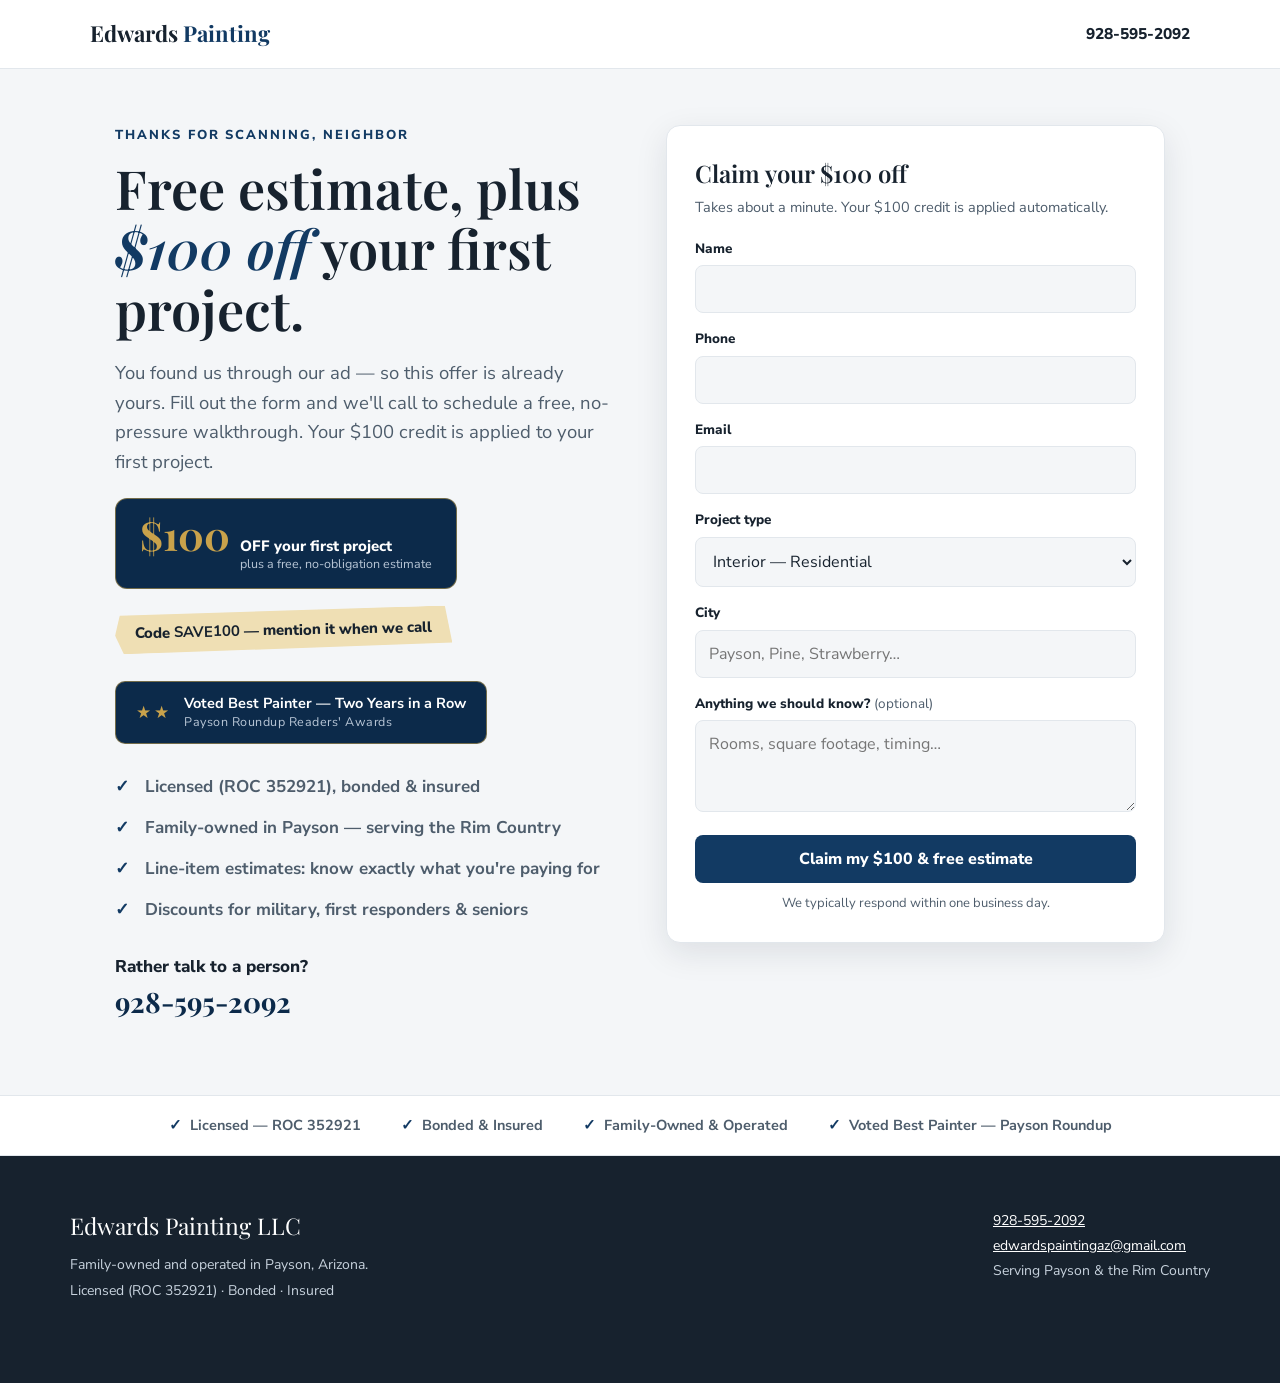
==== 100offad/index.html @ 70f5f28b "Rename 100offad.html to 100offad/index.html" ====
<!DOCTYPE html>
<html lang="en">
<head>
<meta charset="UTF-8">
<meta name="viewport" content="width=device-width, initial-scale=1.0">
<title>Free Estimate + $100 Off — Edwards Painting, Payson AZ</title>
<meta name="description" content="You scanned our ad — claim your free estimate plus $100 off your first project with Edwards Painting in Payson, AZ. Voted Best Painter two years running.">
<meta name="robots" content="noindex"><!-- landing page for ad traffic; remove if you want it indexed -->
<link rel="preconnect" href="https://fonts.googleapis.com">
<link rel="preconnect" href="https://fonts.gstatic.com" crossorigin>
<link href="https://fonts.googleapis.com/css2?family=Playfair+Display:ital,wght@0,500;0,600;0,700;1,500;1,600&family=Nunito+Sans:wght@400;700;800&display=swap" rel="stylesheet">
<!-- shared files live one level up because this page sits in /100offad/ -->
<link rel="stylesheet" href="../styles.css">
<style>
  .landing-hero { background: var(--gray); padding: 56px 20px 70px; }
  .landing-grid {
    max-width: 1050px; margin: 0 auto;
    display: grid; grid-template-columns: 1fr 1fr; gap: 52px; align-items: start;
  }
  @media (max-width: 880px) { .landing-grid { grid-template-columns: 1fr; } }

  /* $100-off badge — the offer is the star of this page */
  .offer-badge {
    display: inline-flex;
    align-items: baseline;
    gap: 10px;
    background: var(--navy-deep);
    color: #fff;
    border: 1px solid rgba(201,162,75,0.55);
    border-radius: 12px;
    padding: 16px 24px;
    margin: 20px 0 6px;
  }
  .offer-badge .amt {
    font-family: var(--display);
    font-weight: 700;
    font-size: 40px;
    color: var(--gold);
    line-height: 1;
  }
  .offer-badge .amt-label { font-weight: 800; font-size: 15px; line-height: 1.3; }
  .offer-badge .amt-label small { display:block; font-weight:400; color:#B8C6D6; font-size:12.5px; }

  .promo-tape {
    display: inline-block;
    background: #EFDFB4;
    color: var(--ink);
    font-weight: 800;
    font-size: 15px;
    padding: 9px 20px;
    transform: rotate(-1.2deg);
    clip-path: polygon(1.5% 8%, 98% 0%, 100% 88%, 2.5% 100%, 0% 55%);
    margin: 14px 0 6px;
  }
  .mini-points { list-style: none; margin-top: 22px; }
  .mini-points li { padding: 7px 0 7px 30px; position: relative; font-weight: 700; color: var(--ink-soft); }
  .mini-points li::before {
    content: "✓"; position: absolute; left: 0; top: 7px;
    color: var(--navy); font-weight: 800;
  }
</style>
</head>
<body>

<!-- Slim header: no full nav, so scanners stay focused on the offer -->
<header class="site-header">
  <div class="header-inner">
    <a class="logo" href="../index.html">Edwards <span>Painting</span></a>
    <a class="header-phone" href="tel:9285952092" style="margin-left:auto; display:block;">928-595-2092</a>
  </div>
</header>

<main>

<section class="landing-hero">
  <div class="landing-grid">
    <div>
      <p class="eyebrow">Thanks for scanning, neighbor</p>
      <h1>Free estimate, plus <em>$100 off</em> your first project.</h1>
      <p class="lead">You found us through our ad — so this offer is already yours. Fill out the form and we'll call to schedule a free, no-pressure walkthrough. Your $100 credit is applied to your first project.</p>

      <div class="offer-badge">
        <span class="amt">$100</span>
        <span class="amt-label">OFF your first project<small>plus a free, no-obligation estimate</small></span>
      </div>
      <br>
      <span class="promo-tape">Code <strong>SAVE100</strong> — mention it when we call</span>

      <div style="margin-top:24px;">
        <div class="award-plate">
          <span class="stars" aria-hidden="true">★★</span>
          <span class="award-text">Voted Best Painter — Two Years in a Row<small>Payson Roundup Readers' Awards</small></span>
        </div>
      </div>

      <ul class="mini-points">
        <li>Licensed (ROC 352921), bonded &amp; insured</li>
        <li>Family-owned in Payson — serving the Rim Country</li>
        <li>Line-item estimates: know exactly what you're paying for</li>
        <li>Discounts for military, first responders &amp; seniors</li>
      </ul>

      <p style="margin-top:22px; font-weight:800;">Rather talk to a person?</p>
      <p><a href="tel:9285952092" style="font-family:var(--display); font-size:28px; font-weight:700; text-decoration:none; color:var(--navy-deep);">928-595-2092</a></p>
    </div>

    <form class="form-card lead-form" novalidate>
      <h3>Claim your $100 off</h3>
      <p class="form-sub">Takes about a minute. Your $100 credit is applied automatically.</p>
      <input type="hidden" name="source" value="qr-100off">
      <input type="hidden" name="promo" value="SAVE100">
      <p class="hp-field" aria-hidden="true"><label>Leave this field empty<input type="text" name="company_website" tabindex="-1" autocomplete="off"></label></p>
      <div class="field">
        <label for="lf-name">Name</label>
        <input id="lf-name" name="name" type="text" autocomplete="name" required>
      </div>
      <div class="field">
        <label for="lf-phone">Phone</label>
        <input id="lf-phone" name="phone" type="tel" autocomplete="tel" required>
      </div>
      <div class="field">
        <label for="lf-email">Email</label>
        <input id="lf-email" name="email" type="email" autocomplete="email">
      </div>
      <div class="field">
        <label for="lf-project">Project type</label>
        <select id="lf-project" name="project">
          <option>Interior — Residential</option>
          <option>Exterior — Residential</option>
          <option>Interior — Light Commercial</option>
          <option>Exterior — Light Commercial</option>
          <option>Repaint</option>
          <option>New Construction</option>
          <option>Epoxy Flooring</option>
          <option>Something else</option>
        </select>
      </div>
      <div class="field">
        <label for="lf-city">City</label>
        <input id="lf-city" name="city" type="text" list="area-cities" placeholder="Payson, Pine, Strawberry…">
        <datalist id="area-cities">
          <option value="Payson"><option value="Pine"><option value="Strawberry"><option value="Happy Jack">
        </datalist>
      </div>
      <div class="field">
        <label for="lf-message">Anything we should know? <span style="font-weight:400; color:var(--ink-soft);">(optional)</span></label>
        <textarea id="lf-message" name="message" rows="3" placeholder="Rooms, square footage, timing…"></textarea>
      </div>
      <button class="btn btn-primary" type="submit">Claim my $100 &amp; free estimate</button>
      <p class="form-success" role="status">Thanks — your request is on its way. We'll be in touch shortly.</p>
      <p class="form-note">We typically respond within one business day.</p>
    </form>
  </div>
</section>

<div class="trust">
  <div class="trust-inner">
    <span>Licensed — ROC 352921</span>
    <span>Bonded &amp; Insured</span>
    <span>Family-Owned &amp; Operated</span>
    <span>Voted Best Painter — Payson Roundup</span>
  </div>
</div>

</main>

<footer>
  <div class="footer-inner">
    <div>
      <p class="brand">Edwards Painting LLC</p>
      <p class="fine">Family-owned and operated in Payson, Arizona.<br>Licensed (ROC 352921) · Bonded · Insured</p>
    </div>
    <div class="fine">
      <a href="tel:9285952092">928-595-2092</a><br>
      <a href="mailto:edwardspaintingaz@gmail.com">edwardspaintingaz@gmail.com</a><br>
      Serving Payson &amp; the Rim Country
    </div>
  </div>
</footer>

<!-- shared script lives one level up -->
<script src="../site.js"></script>
</body>
</html>
---- styles.css ----
/* ============================================================
   EDWARDS PAINTING — SITE STYLES
   Palette: soft neutrals + bold navy. Gold reserved for the award.
   ============================================================ */
:root {
  --white: #FFFFFF;
  --gray: #F4F6F8;
  --line: #E2E7EC;
  --ink: #17222E;
  --ink-soft: #4E5D6C;
  --navy: #123A63;
  --navy-deep: #0C2A4A;
  --navy-tint: #E8EEF5;
  --gold: #C9A24B;

  --display: 'Playfair Display', Georgia, serif;
  --body: 'Nunito Sans', -apple-system, sans-serif;
}

* { margin: 0; padding: 0; box-sizing: border-box; }
html { scroll-behavior: smooth; }
@media (prefers-reduced-motion: reduce) { html { scroll-behavior: auto; } }

body {
  font-family: var(--body);
  background: var(--white);
  color: var(--ink);
  font-size: 17px;
  line-height: 1.6;
}

img { max-width: 100%; display: block; }
a { color: var(--navy); }

/* ============================================================
   HEADER + NAV
   ============================================================ */
.site-header {
  position: sticky;
  top: 0;
  z-index: 50;
  background: var(--white);
  border-bottom: 1px solid var(--line);
}
.header-inner {
  max-width: 1140px;
  margin: 0 auto;
  padding: 0 20px;
  height: 68px;
  display: flex;
  align-items: center;
  gap: 28px;
}
.logo {
  font-family: var(--display);
  font-weight: 700;
  font-size: 22px;
  color: var(--ink);
  text-decoration: none;
  white-space: nowrap;
}
.logo span { color: var(--navy); }

.main-nav { display: flex; align-items: center; gap: 4px; margin-left: auto; }
.main-nav > a, .nav-drop > button {
  font-family: var(--body);
  font-weight: 700;
  font-size: 15.5px;
  color: var(--ink);
  text-decoration: none;
  padding: 10px 14px;
  border-radius: 8px;
  background: none;
  border: none;
  cursor: pointer;
  display: inline-flex;
  align-items: center;
  gap: 6px;
}
.main-nav > a:hover, .nav-drop > button:hover { background: var(--gray); }
.main-nav > a[aria-current="page"] { color: var(--navy); }

.nav-drop { position: relative; }
.nav-drop .caret {
  width: 9px; height: 9px;
  border-right: 2px solid currentColor;
  border-bottom: 2px solid currentColor;
  transform: rotate(45deg) translateY(-2px);
  transition: transform 0.15s ease;
}
.nav-drop.open .caret { transform: rotate(225deg) translateY(-1px); }
.drop-menu {
  position: absolute;
  top: calc(100% + 6px);
  left: 8px;
  min-width: 230px;
  background: var(--white);
  border: 1px solid var(--line);
  border-radius: 12px;
  box-shadow: 0 12px 32px rgba(23, 34, 46, 0.12);
  padding: 8px;
  display: none;
}
.nav-drop.open .drop-menu { display: block; }
.drop-menu a {
  display: block;
  padding: 11px 14px;
  border-radius: 8px;
  text-decoration: none;
  color: var(--ink);
  font-weight: 700;
  font-size: 15.5px;
}
.drop-menu a small {
  display: block;
  font-weight: 400;
  color: var(--ink-soft);
  font-size: 13.5px;
}
.drop-menu a:hover { background: var(--navy-tint); color: var(--navy); }

.header-phone {
  font-weight: 800;
  font-size: 15.5px;
  color: var(--ink);
  text-decoration: none;
  white-space: nowrap;
}
.header-phone:hover { color: var(--navy); }

.btn {
  display: inline-block;
  padding: 13px 24px;
  border-radius: 8px;
  font-family: var(--body);
  font-weight: 800;
  font-size: 16px;
  text-decoration: none;
  border: none;
  cursor: pointer;
  transition: background 0.15s ease, transform 0.15s ease;
  text-align: center;
}
.btn:focus-visible, a:focus-visible, button:focus-visible {
  outline: 3px solid #5B8BC4;
  outline-offset: 2px;
}
.btn-primary { background: var(--navy); color: #fff; }
.btn-primary:hover { background: var(--navy-deep); transform: translateY(-1px); }
.btn-ghost { background: transparent; color: var(--ink); border: 2px solid var(--line); }
.btn-ghost:hover { border-color: var(--navy); color: var(--navy); }
.btn-sm { padding: 10px 18px; font-size: 15px; }

/* mobile nav */
.nav-toggle {
  display: none;
  margin-left: auto;
  background: none;
  border: none;
  cursor: pointer;
  padding: 10px;
}
.nav-toggle .bars, .nav-toggle .bars::before, .nav-toggle .bars::after {
  content: "";
  display: block;
  width: 24px; height: 3px;
  background: var(--ink);
  border-radius: 2px;
  position: relative;
  transition: transform 0.2s ease;
}
.nav-toggle .bars::before { position: absolute; top: -8px; }
.nav-toggle .bars::after  { position: absolute; top: 8px; }

@media (max-width: 880px) {
  .nav-toggle { display: block; }
  .header-cta, .header-phone { display: none; }
  .main-nav {
    display: none;
    position: absolute;
    top: 68px; left: 0; right: 0;
    background: var(--white);
    border-bottom: 1px solid var(--line);
    flex-direction: column;
    align-items: stretch;
    padding: 12px 16px 18px;
    gap: 2px;
    box-shadow: 0 16px 32px rgba(23,34,46,0.12);
  }
  .main-nav.open { display: flex; }
  .main-nav > a, .nav-drop > button { width: 100%; text-align: left; font-size: 17px; padding: 13px 14px; }
  .nav-drop > button { display: flex; justify-content: space-between; }
  .drop-menu {
    position: static;
    box-shadow: none;
    border: none;
    border-left: 3px solid var(--navy-tint);
    border-radius: 0;
    margin: 0 0 6px 14px;
    min-width: 0;
  }
  .main-nav .btn { margin-top: 10px; }
}

/* ============================================================
   SHARED SECTIONS
   ============================================================ */
main { display: block; }
section { padding: 76px 20px; }
.wrap { max-width: 1140px; margin: 0 auto; }
.gray { background: var(--gray); }

.eyebrow {
  font-size: 13px;
  font-weight: 800;
  letter-spacing: 0.15em;
  text-transform: uppercase;
  color: var(--navy);
  margin-bottom: 12px;
}
h1 {
  font-family: var(--display);
  font-weight: 600;
  font-size: clamp(34px, 4.6vw, 54px);
  line-height: 1.12;
  margin-bottom: 20px;
}
h1 em, h2 em { font-style: italic; color: var(--navy); }
h2 {
  font-family: var(--display);
  font-weight: 600;
  font-size: clamp(27px, 3.4vw, 38px);
  line-height: 1.18;
  margin-bottom: 14px;
}
.lead { font-size: 18.5px; color: var(--ink-soft); max-width: 640px; }

/* award plate — gold lives here only */
.award-plate {
  display: inline-flex;
  align-items: center;
  gap: 12px;
  background: var(--navy-deep);
  color: #fff;
  border-radius: 10px;
  padding: 12px 20px;
  border: 1px solid rgba(201, 162, 75, 0.55);
}
.award-plate .stars { color: var(--gold); font-size: 17px; letter-spacing: 3px; }
.award-plate .award-text { font-size: 14.5px; font-weight: 700; line-height: 1.35; }
.award-plate .award-text small {
  display: block;
  font-weight: 400;
  color: #B8C6D6;
  font-size: 12.5px;
  letter-spacing: 0.04em;
}

/* trust bar */
.trust {
  border-top: 1px solid var(--line);
  border-bottom: 1px solid var(--line);
  background: var(--white);
  padding: 18px 20px;
}
.trust-inner {
  max-width: 1140px;
  margin: 0 auto;
  display: flex;
  justify-content: center;
  flex-wrap: wrap;
  gap: 8px 40px;
  font-weight: 700;
  font-size: 14.5px;
  color: var(--ink-soft);
}
.trust-inner span::before { content: "✓"; color: var(--navy); font-weight: 800; margin-right: 8px; }

/* ============================================================
   PAINT-CHIP SERVICE CARDS (the fan deck)
   ============================================================ */
.chip-grid {
  display: grid;
  grid-template-columns: repeat(auto-fit, minmax(250px, 1fr));
  gap: 20px;
  margin-top: 40px;
}
.chip {
  background: var(--white);
  border: 1px solid var(--line);
  border-radius: 12px;
  overflow: hidden;
  text-decoration: none;
  color: var(--ink);
  display: flex;
  flex-direction: column;
  transition: transform 0.15s ease, box-shadow 0.15s ease;
}
a.chip:hover { transform: translateY(-3px); box-shadow: 0 10px 26px rgba(23,34,46,0.10); }
.chip-swatch {
  height: 86px;
  background: var(--navy);
  position: relative;
}
.chip-swatch.s2 { background: #1C4A7C; }
.chip-swatch.s3 { background: #2A5A90; }
.chip-swatch.s4 { background: #0C2A4A; }
.chip-swatch.s5 { background: #35689E; }
.chip-swatch.s6 { background: #16406E; }
.chip-code {
  position: absolute;
  bottom: 10px; left: 16px;
  font-size: 11.5px;
  font-weight: 800;
  letter-spacing: 0.12em;
  color: rgba(255,255,255,0.85);
}
.chip-body { padding: 20px 22px 24px; }
.chip-body h3 {
  font-family: var(--display);
  font-weight: 600;
  font-size: 21px;
  margin-bottom: 8px;
}
.chip-body p { color: var(--ink-soft); font-size: 15.5px; }
.chip-link {
  margin-top: 12px;
  font-weight: 800;
  font-size: 14.5px;
  color: var(--navy);
}

/* ============================================================
   FORM CARD (sticky rail on desktop home)
   ============================================================ */
.form-card {
  background: var(--white);
  border: 1px solid var(--line);
  border-radius: 14px;
  padding: 28px;
  box-shadow: 0 10px 32px rgba(23, 34, 46, 0.10);
}
.form-card h3 {
  font-family: var(--display);
  font-size: 24px;
  font-weight: 600;
  margin-bottom: 4px;
}
.form-card .form-sub { color: var(--ink-soft); font-size: 14.5px; margin-bottom: 18px; }
.field { margin-bottom: 15px; }
.field label {
  display: block;
  font-weight: 800;
  font-size: 13.5px;
  margin-bottom: 6px;
}
.field input, .field select, .field textarea {
  width: 100%;
  padding: 12px 13px;
  border: 1.5px solid var(--line);
  border-radius: 8px;
  font-family: var(--body);
  font-size: 16px;
  background: var(--gray);
  color: var(--ink);
}
.field input:focus, .field select:focus, .field textarea:focus {
  outline: 2px solid #5B8BC4;
  border-color: var(--navy);
  background: var(--white);
}
.form-card .btn { width: 100%; }
.form-note { font-size: 13px; color: var(--ink-soft); margin-top: 10px; text-align: center; }
.form-success {
  display: none;
  background: var(--navy-tint);
  border: 1px solid #C6D6E8;
  color: var(--navy-deep);
  border-radius: 8px;
  padding: 12px 14px;
  font-size: 14.5px;
  font-weight: 700;
  margin-top: 12px;
}
.form-success.show { display: block; }
.hp-field { position: absolute; left: -9999px; opacity: 0; } /* honeypot */

/* home: sticky form rail alongside services + process */
.page-grid {
  display: grid;
  grid-template-columns: 372px 1fr;
  gap: 52px;
  /* rail column stretches to full row height so the form can stick and travel */
}
.rail-col { grid-column: 1; }
.page-main { grid-column: 2; }
.sticky-rail { position: sticky; top: 88px; }
.page-main .chip-grid { grid-template-columns: repeat(auto-fit, minmax(225px, 1fr)); }
@media (max-width: 940px) {
  .page-grid { grid-template-columns: 1fr; }
  .rail-col, .page-main { grid-column: 1; }
  .sticky-rail { position: static; }
}

/* ============================================================
   SERVICE AREAS
   ============================================================ */
.areas-grid {
  display: grid;
  grid-template-columns: 1fr 1.1fr;
  gap: 44px;
  align-items: center;
}
@media (max-width: 880px) { .areas-grid { grid-template-columns: 1fr; } }
.map-frame {
  border: 1px solid var(--line);
  border-radius: 14px;
  overflow: hidden;
  box-shadow: 0 10px 28px rgba(23,34,46,0.08);
}
.map-frame iframe { display: block; width: 100%; height: 380px; border: 0; }
.city-chips { display: flex; flex-wrap: wrap; gap: 10px; margin-top: 22px; }
.city-chips span {
  background: var(--white);
  border: 1.5px solid var(--line);
  border-left: 5px solid var(--navy);
  border-radius: 8px;
  padding: 9px 16px;
  font-weight: 800;
  font-size: 15px;
}

/* ============================================================
   PROCESS STEPS
   ============================================================ */
.steps {
  display: grid;
  grid-template-columns: repeat(auto-fit, minmax(230px, 1fr));
  gap: 26px;
  margin-top: 36px;
  counter-reset: step;
}
.step { counter-increment: step; }
.step::before {
  content: counter(step, decimal-leading-zero);
  display: block;
  font-family: var(--display);
  font-style: italic;
  font-size: 32px;
  color: var(--navy);
  margin-bottom: 8px;
}
.step h3 { font-size: 17.5px; font-weight: 800; margin-bottom: 6px; }
.step p { color: var(--ink-soft); font-size: 15.5px; }

/* ============================================================
   SERVICE DETAIL PAGES
   ============================================================ */
.page-hero { padding: 64px 20px 56px; background: var(--gray); }
.svc-rows { margin-top: 8px; }
.svc-row {
  display: grid;
  grid-template-columns: 200px 1fr;
  gap: 30px;
  padding: 34px 0;
  border-bottom: 1px solid var(--line);
}
.svc-row:last-child { border-bottom: none; }
.svc-row .svc-tag {
  font-size: 12px;
  font-weight: 800;
  letter-spacing: 0.12em;
  text-transform: uppercase;
  color: var(--navy);
  padding-top: 6px;
}
.svc-row h3 {
  font-family: var(--display);
  font-weight: 600;
  font-size: 24px;
  margin-bottom: 8px;
}
.svc-row p { color: var(--ink-soft); max-width: 640px; }
@media (max-width: 700px) {
  .svc-row { grid-template-columns: 1fr; gap: 6px; }
}

.cta-band { background: var(--navy-deep); color: #fff; text-align: center; }
.cta-band h2 { color: #fff; }
.cta-band p { color: #B8C6D6; max-width: 560px; margin: 0 auto 28px; }

/* ============================================================
   FOOTER
   ============================================================ */
footer {
  background: var(--ink);
  color: #C7D2DD;
  padding: 52px 20px 80px; /* extra bottom room for the mobile sticky bar */
}
.footer-inner {
  max-width: 1140px;
  margin: 0 auto;
  display: flex;
  justify-content: space-between;
  flex-wrap: wrap;
  gap: 30px;
}
footer .brand { font-family: var(--display); font-size: 23px; color: #fff; margin-bottom: 8px; }
footer a { color: #fff; }
footer .fine { font-size: 14px; line-height: 1.8; }
footer nav a { display: block; text-decoration: none; font-weight: 700; font-size: 15px; margin-bottom: 8px; }
footer nav a:hover { text-decoration: underline; }

/* ============================================================
   MOBILE STICKY ACTION BAR
   ============================================================ */
.sticky-bar {
  display: none;
  position: fixed;
  bottom: 0; left: 0; right: 0;
  z-index: 60;
  background: var(--white);
  border-top: 1px solid var(--line);
  padding: 10px 14px calc(10px + env(safe-area-inset-bottom));
  gap: 10px;
  box-shadow: 0 -8px 24px rgba(23,34,46,0.10);
}
.sticky-bar .btn { flex: 1; padding: 13px 10px; font-size: 15.5px; }
@media (max-width: 880px) {
  .sticky-bar { display: flex; }
}
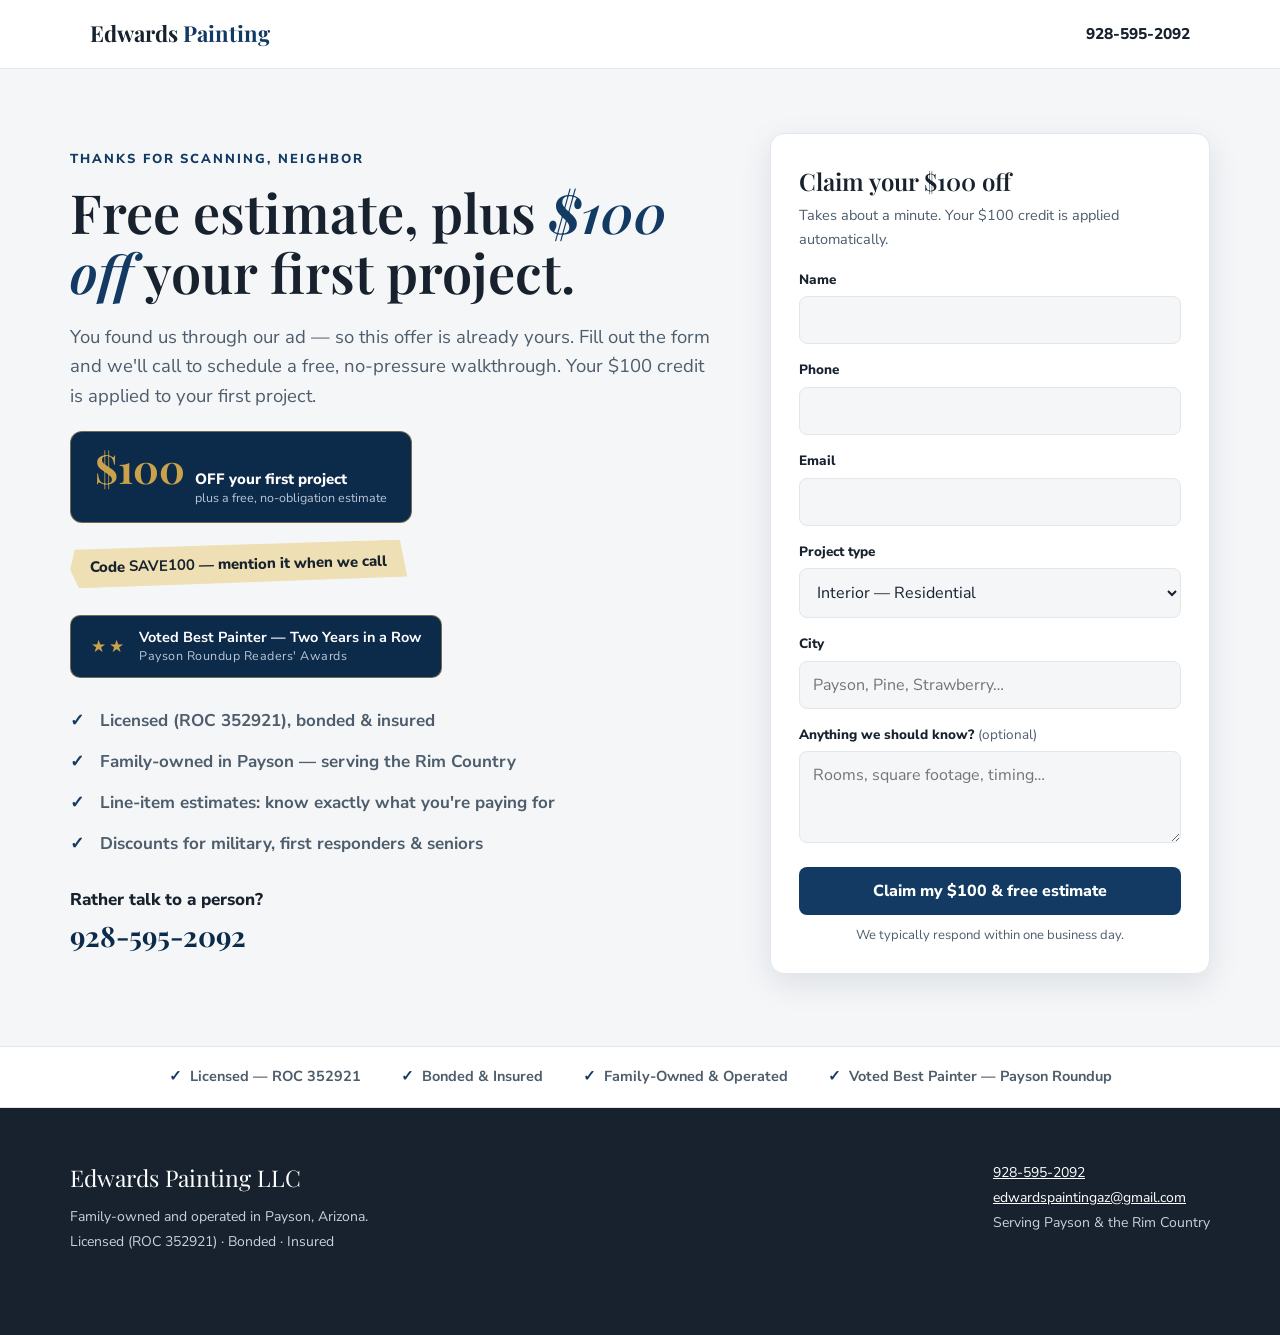
==== commit 48288ded: "Add files via upload Rev2 of the index file to fix desktop scaling." ====
--- a/100offad/index.html
+++ b/100offad/index.html
@@ -12,12 +12,22 @@
 <!-- shared files live one level up because this page sits in /100offad/ -->
 <link rel="stylesheet" href="../styles.css">
 <style>
-  .landing-hero { background: var(--gray); padding: 56px 20px 70px; }
+  .landing-hero {
+    background: var(--gray);
+    padding: 64px 20px 72px;
+    min-height: calc(100vh - 69px); /* fill the screen below the header */
+    display: flex;
+    align-items: center;
+  }
   .landing-grid {
-    max-width: 1050px; margin: 0 auto;
-    display: grid; grid-template-columns: 1fr 1fr; gap: 52px; align-items: start;
+    max-width: 1140px; margin: 0 auto; width: 100%;
+    display: grid; grid-template-columns: 1.1fr 440px; gap: 60px; align-items: center;
   }
-  @media (max-width: 880px) { .landing-grid { grid-template-columns: 1fr; } }
+  @media (max-width: 900px) {
+    .landing-hero { min-height: 0; padding: 44px 20px 56px; }
+    .landing-grid { grid-template-columns: 1fr; gap: 36px; }
+    .landing-grid form { order: -1; } /* form first on phones */
+  }
 
   /* $100-off badge — the offer is the star of this page */
   .offer-badge {
--- a/styles.css
+++ b/styles.css
@@ -385,21 +385,37 @@
 .form-success.show { display: block; }
 .hp-field { position: absolute; left: -9999px; opacity: 0; } /* honeypot */
 
-/* home: sticky form rail alongside services + process */
-.page-grid {
+/* home hero: copy on the left, estimate form on the right */
+.home-hero { padding-top: 60px; padding-bottom: 60px; }
+.hero-grid {
   display: grid;
-  grid-template-columns: 372px 1fr;
-  gap: 52px;
-  /* rail column stretches to full row height so the form can stick and travel */
-}
-.rail-col { grid-column: 1; }
-.page-main { grid-column: 2; }
-.sticky-rail { position: sticky; top: 88px; }
-.page-main .chip-grid { grid-template-columns: repeat(auto-fit, minmax(225px, 1fr)); }
-@media (max-width: 940px) {
-  .page-grid { grid-template-columns: 1fr; }
-  .rail-col, .page-main { grid-column: 1; }
-  .sticky-rail { position: static; }
+  grid-template-columns: 1.15fr 400px;
+  gap: 56px;
+  align-items: center;
+}
+.hero-copy h1 { margin-bottom: 18px; }
+.hero-meta {
+  display: flex;
+  flex-wrap: wrap;
+  align-items: center;
+  gap: 22px;
+  margin-top: 30px;
+}
+.hero-phone {
+  font-family: var(--display);
+  font-size: 27px;
+  font-weight: 700;
+  text-decoration: none;
+  color: var(--navy-deep);
+}
+.hero-phone:hover { color: var(--navy); }
+.hero-form .form-card { margin: 0; }
+
+/* stack the hero on tablets and phones; form comes first so it's reachable */
+@media (max-width: 900px) {
+  .hero-grid { grid-template-columns: 1fr; gap: 36px; }
+  .hero-form { order: -1; }
+  .home-hero { padding-top: 40px; }
 }
 
 /* ============================================================
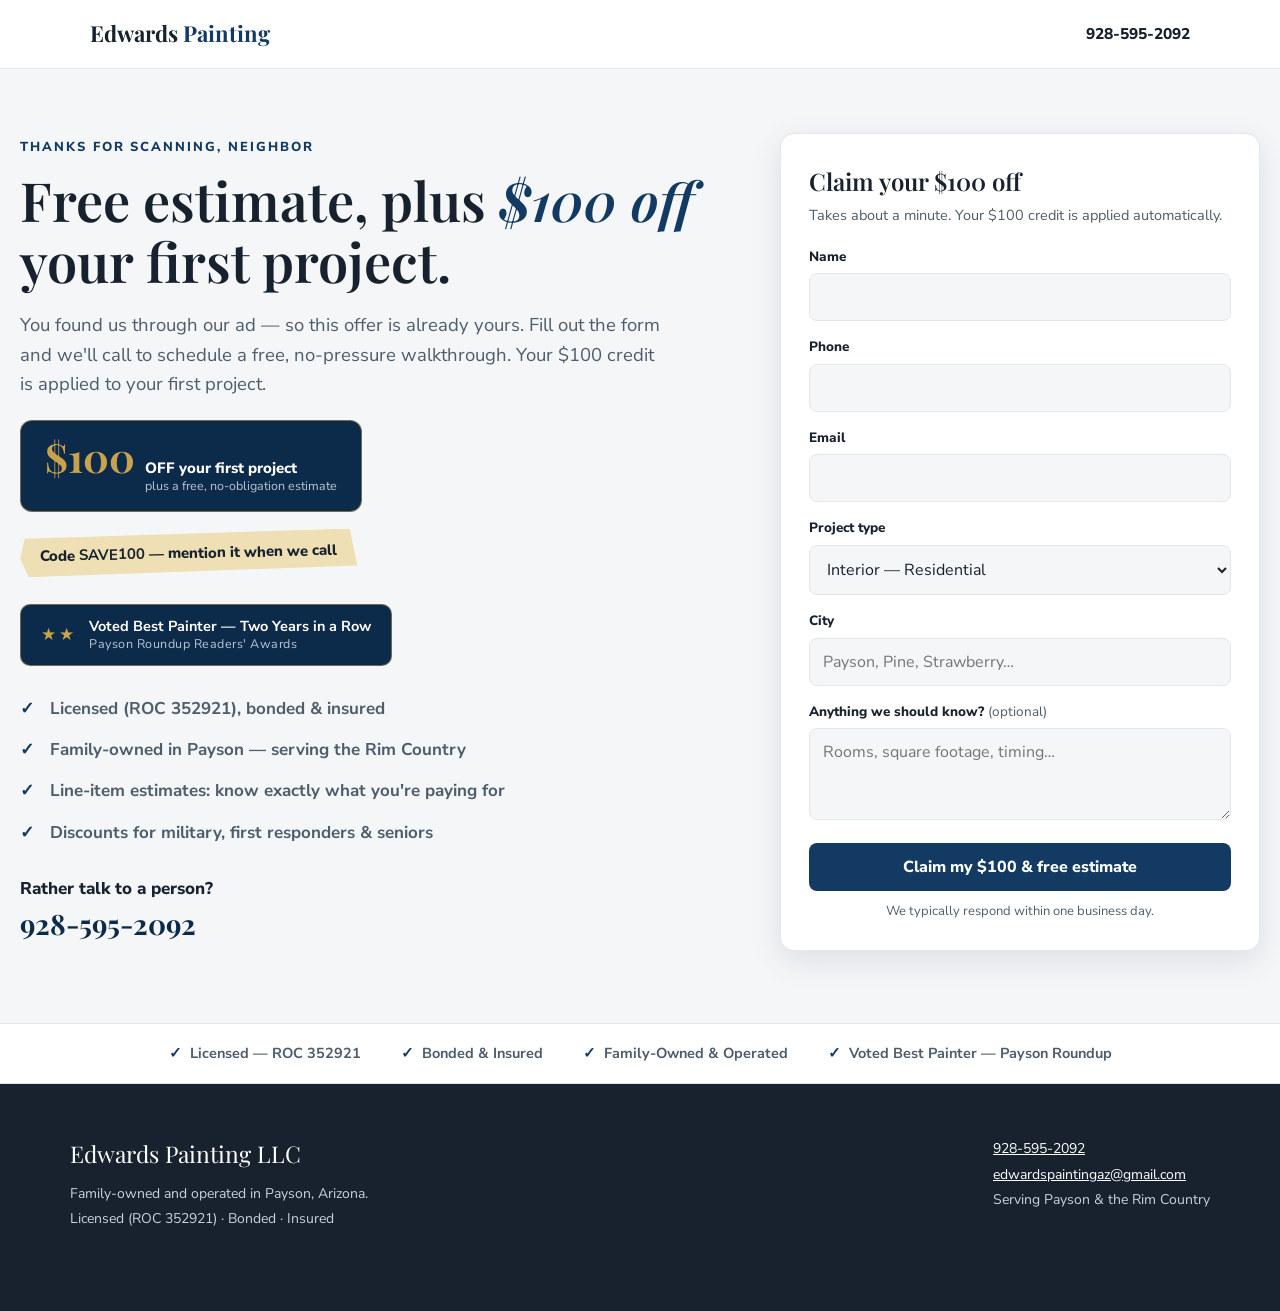
==== commit 25670608: "Add files via upload Rev4 addressing desktop scaling" ====
--- a/100offad/index.html
+++ b/100offad/index.html
@@ -20,8 +20,8 @@
     align-items: center;
   }
   .landing-grid {
-    max-width: 1140px; margin: 0 auto; width: 100%;
-    display: grid; grid-template-columns: 1.1fr 440px; gap: 60px; align-items: center;
+    max-width: 1500px; margin: 0 auto; width: 100%;
+    display: grid; grid-template-columns: 1.2fr 480px; gap: 80px; align-items: center;
   }
   @media (max-width: 900px) {
     .landing-hero { min-height: 0; padding: 44px 20px 56px; }
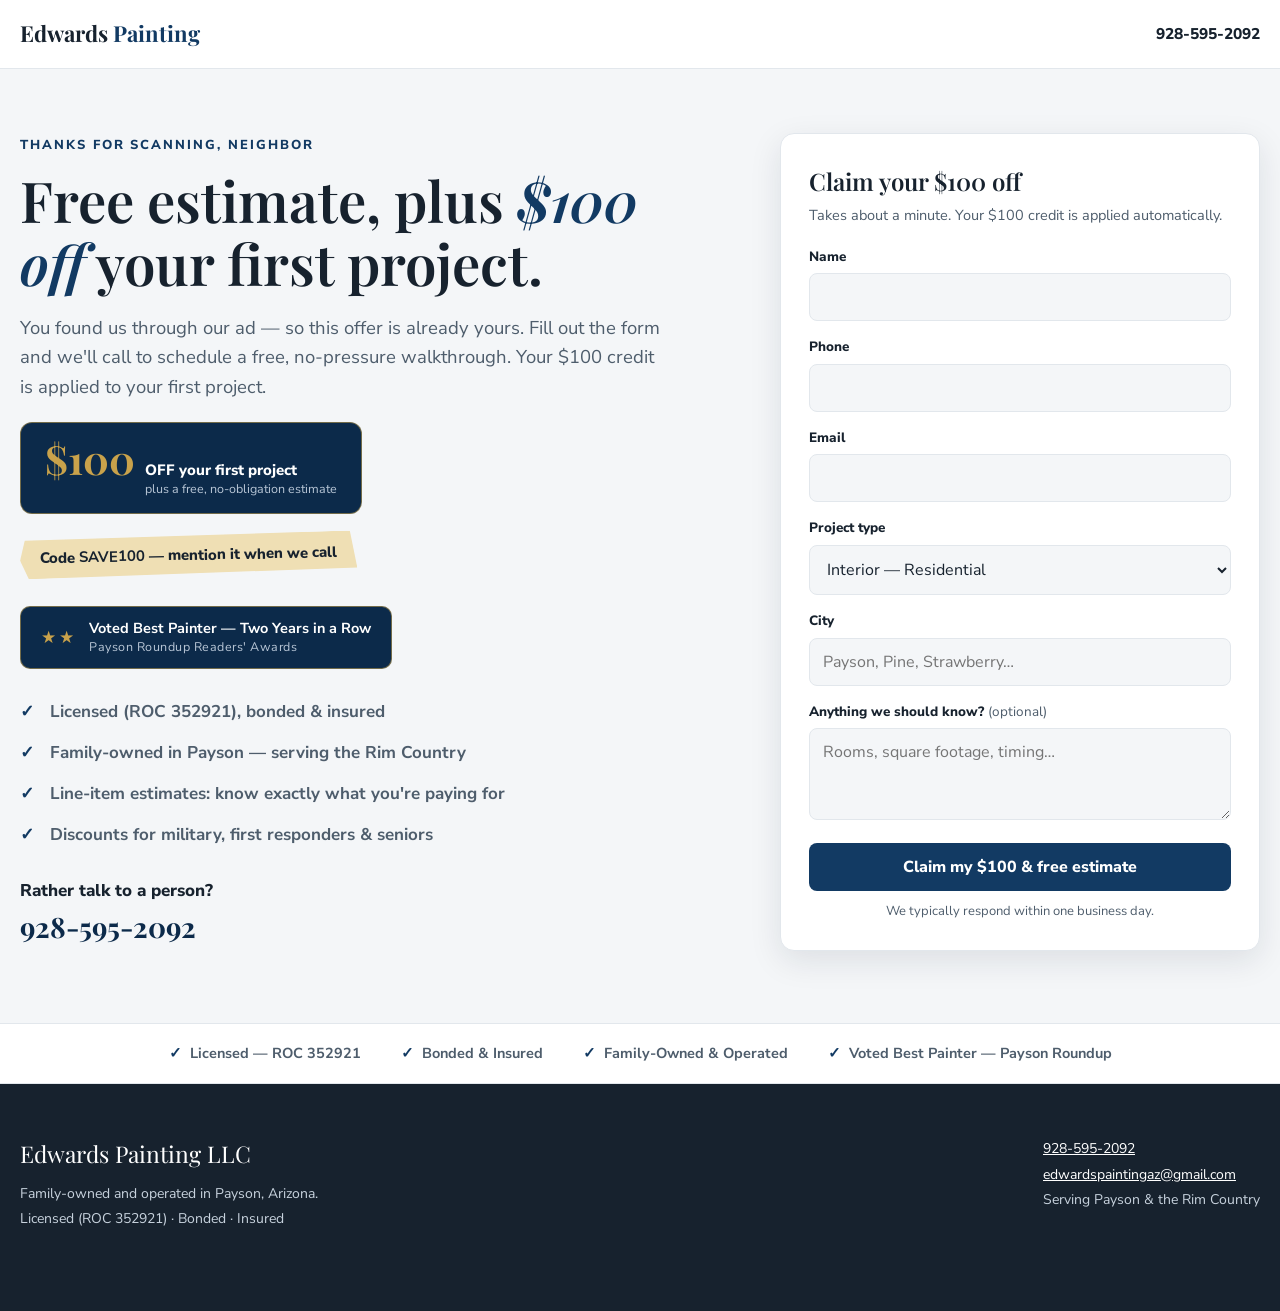
==== commit 3458e6eb: "Add files via upload" ====
--- a/100offad/index.html
+++ b/100offad/index.html
@@ -1,6 +1,14 @@
 <!DOCTYPE html>
 <html lang="en">
 <head>
+<!-- Google tag (gtag.js) -->
+<script async src="https://www.googletagmanager.com/gtag/js?id=G-462MWTSJX8"></script>
+<script>
+  window.dataLayer = window.dataLayer || [];
+  function gtag(){dataLayer.push(arguments);}
+  gtag('js', new Date());
+  gtag('config', 'G-462MWTSJX8');
+</script>
 <meta charset="UTF-8">
 <meta name="viewport" content="width=device-width, initial-scale=1.0">
 <title>Free Estimate + $100 Off — Edwards Painting, Payson AZ</title>
--- a/styles.css
+++ b/styles.css
@@ -43,7 +43,7 @@
   border-bottom: 1px solid var(--line);
 }
 .header-inner {
-  max-width: 1140px;
+  max-width: 1500px;
   margin: 0 auto;
   padding: 0 20px;
   height: 68px;
@@ -207,7 +207,7 @@
    ============================================================ */
 main { display: block; }
 section { padding: 76px 20px; }
-.wrap { max-width: 1140px; margin: 0 auto; }
+.wrap { max-width: 1500px; margin: 0 auto; }
 .gray { background: var(--gray); }
 
 .eyebrow {
@@ -221,7 +221,7 @@
 h1 {
   font-family: var(--display);
   font-weight: 600;
-  font-size: clamp(34px, 4.6vw, 54px);
+  font-size: clamp(34px, 4.4vw, 62px);
   line-height: 1.12;
   margin-bottom: 20px;
 }
@@ -229,7 +229,7 @@
 h2 {
   font-family: var(--display);
   font-weight: 600;
-  font-size: clamp(27px, 3.4vw, 38px);
+  font-size: clamp(27px, 3.2vw, 44px);
   line-height: 1.18;
   margin-bottom: 14px;
 }
@@ -264,7 +264,7 @@
   padding: 18px 20px;
 }
 .trust-inner {
-  max-width: 1140px;
+  max-width: 1500px;
   margin: 0 auto;
   display: flex;
   justify-content: center;
@@ -389,8 +389,8 @@
 .home-hero { padding-top: 60px; padding-bottom: 60px; }
 .hero-grid {
   display: grid;
-  grid-template-columns: 1.15fr 400px;
-  gap: 56px;
+  grid-template-columns: 1.25fr 460px;
+  gap: 72px;
   align-items: center;
 }
 .hero-copy h1 { margin-bottom: 18px; }
@@ -514,7 +514,7 @@
   padding: 52px 20px 80px; /* extra bottom room for the mobile sticky bar */
 }
 .footer-inner {
-  max-width: 1140px;
+  max-width: 1500px;
   margin: 0 auto;
   display: flex;
   justify-content: space-between;
